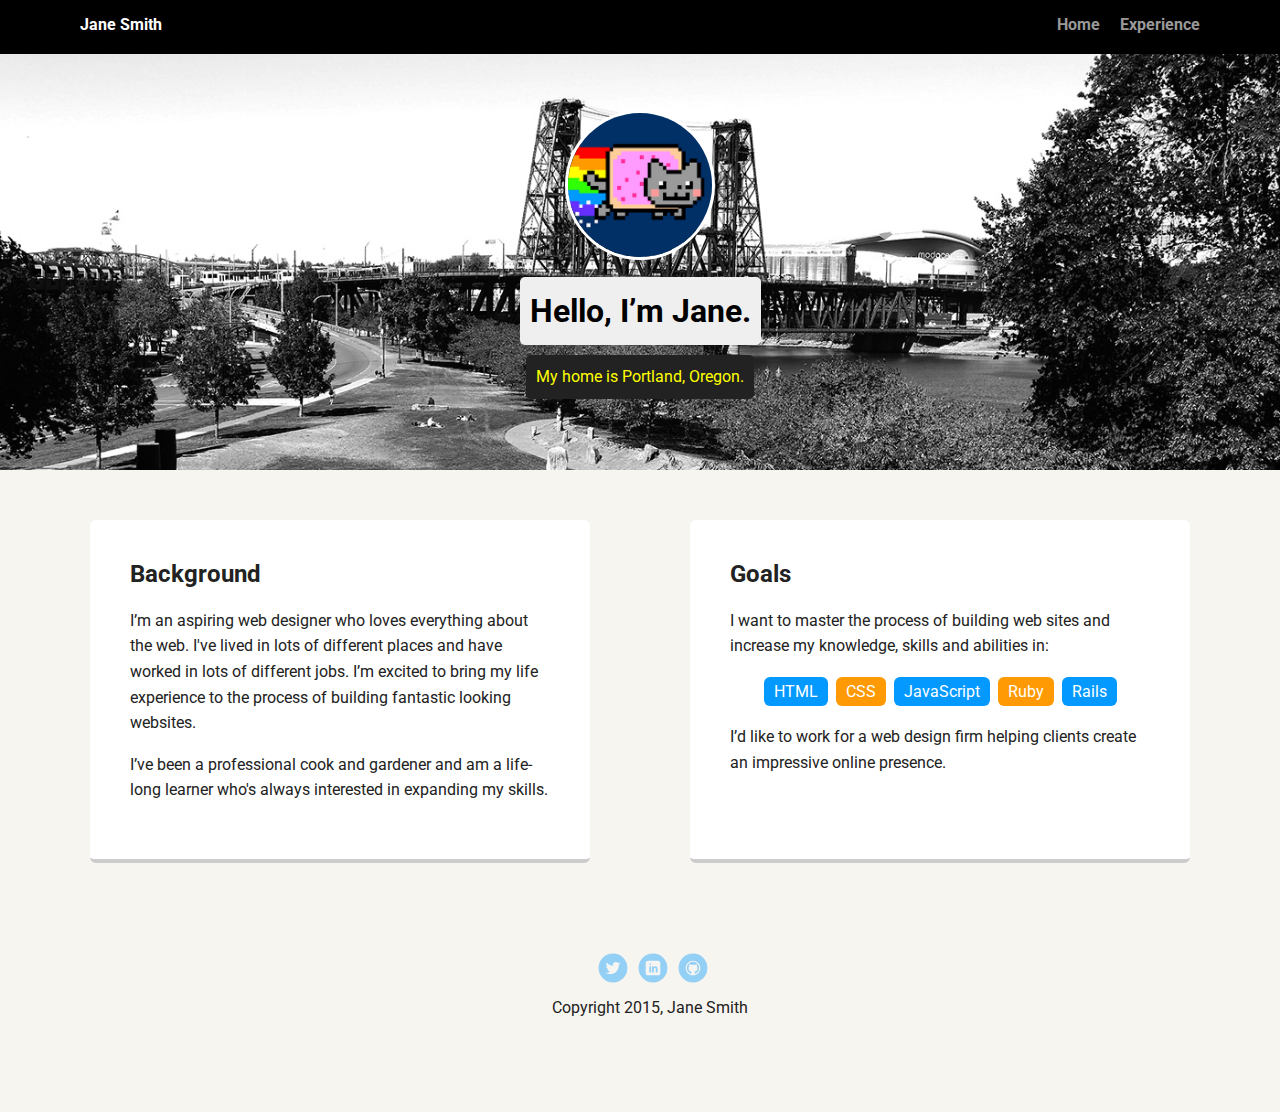
==== portfolio_update_v1/index.html @ f90913d8 "Added project starter files" ====
<!doctype html>
<html lang="en">
<head>
  <meta charset="utf-8">
  <title>Jane Smith's Profile</title>
  <meta name="viewport" content="width=device-width, initial-scale=1.0">
  <link rel="stylesheet" href="styles.css">
  <link href="https://fonts.googleapis.com/css?family=Muli%7CRoboto:400,300,500,700,900" rel="stylesheet"></head>
  <body>

    <div class="main-nav">
        <ul class="nav">
          <li class="name">Jane Smith</li>
          <li><a href="#">Home</a></li>
          <li><a href="#">Experience</a></li>
        </ul>
    </div>

    <header>
      <img src="images/me.png" alt="Drawing of Jane Smith" class="profile-image">
      <h1 class="tag name">Hello, I’m Jane.</h1>
      <p class="tag location">My home is Portland, Oregon.</p>
    </header>

    <main class="flex">
      <div class="card">
        <h2>Background</h2>
        <p>I’m an aspiring web designer who loves everything about the web. I've lived in lots of different places and have worked in lots of different jobs. I’m excited to bring my life experience to the process of building fantastic looking websites.</p>
        <p>I’ve been a professional cook and gardener and am a life-long learner who's always interested in expanding my skills.</p>
      </div> 

      <div class="card">
        <h2>Goals</h2>
        <p>I want to master the process of building web sites and increase my knowledge, skills and abilities in:</p>
        <ul class="skills">
          <li>HTML</li>
          <li>CSS</li>
          <li>JavaScript</li>
          <li>Ruby</li>
          <li>Rails</li>
        </ul>
        <p>I’d like to work for a web design firm helping clients create an impressive online presence.</p>
      </div> 

    </main>
    <footer>
      <ul>
        <li><a href="#" class="social twitter">Twitter</a></li>
        <li><a href="#" class="social linkedin">LinkedIn</a></li>
        <li><a href="#" class="social github">Github</a></li>
      </ul>
      <p class="copyright">Copyright 2015, Jane Smith</p>
    </footer>
  </body>
  </html>
---- portfolio_update_v1/styles.css ----
/* Global Layout Set-up */
* { 
  box-sizing: border-box;
}
  
body {
  margin: 0;
  padding: 0;
  text-align: center;
  font-family: 'Roboto', sans-serif;
  color: #222;
  background: #f7f5f0;
}
/* Link Styles */

a {
  text-decoration: none;
  color: #999;
}
a:hover {
  color: #6633ff;
}

/* Section Styles */

.main-nav {
  width: 100%;
  background: black;
  min-height: 30px;
  padding: 10px;
  position: fixed;
  text-align: center;
}
.nav {
  display: flex;
  justify-content: space-around;
  font-weight: 700;
  list-style-type: none;
  margin: 0 auto;
  padding: 0;
}

.nav .name {
    display: block;
    margin-right: auto;
    color: white;
}
.nav li {
  padding: 5px 10px 10px 10px;
}
.nav a {
  transition: all .5s;
}
.nav a:hover {
  color: white
}

header {
  text-align: center;
  background: url('images/portland.jpg') no-repeat top center ;
  background-size: cover;
  overflow: hidden;
  padding-top: 60px;
}
header {
  line-height: 1.5;
}
header .profile-image {
  margin-top: 50px;
  width: 150px;
  height: 150px;
  border-radius: 50%;
  border: 3px solid white;
  transition: all .5s;
}
header .profile-image:hover {
  transform: scale(1.2) rotate(5deg);
}
.tag {
  background-color: #efefef;
  color: black;
  padding: 10px;
  border-radius: 5px;
  display: table;
  margin: 10px auto;
} 
.location {
  background-color: #222;
  color: yellow;
}
.card {
  margin: 30px;
  padding: 20px 40px 40px;
  max-width: 500px;
  text-align: left;
  background: #fff;
  border-bottom: 4px solid #ccc;
  border-radius: 6px;
  transition: all .5s;
}
.card:hover {
  border-color: #ff99ff;
}

ul.skills {
  padding: 0;
  text-align: center;
}

.skills li {
  border-radius: 6px;
  display: inline-block;
  background: #ff9904;
  color: white;
  padding: 5px 10px;
  margin: 2px;
}

.skills li:nth-child(odd) {
  background: #0399ff;
}

footer {
  width: 100%;
  min-height: 30px;
  padding: 20px 0 40px 20px;
}

footer .copyright {
  top: -8px;
  font-size: .75em;
}

footer ul {
  list-style-type: none;
  margin: 0;
  padding: 0;
}

footer ul li {
  display: inline-block;
}

a.social {
  display: inline-block;
  text-indent: -9999px;
  margin-left: 5px;
  width: 30px;
  height: 30px;
  background-size: 30px 30px;
  opacity: .4;
  transition: all .5s;
}
a.twitter {
  background-image: url(images/twitter.svg);
}
a.linkedin {
  background-image: url(images/linkedin.svg);
}
a.github {
  background-image: url(images/github.svg);
}
a.social:hover {
  opacity: 1;
}
.clearfix {
  clear: both;
}

/* Styles for larger screens */
@media screen and (min-width: 720px) {
  
  .flex {
      display: -ms-flexbox;      /* TWEENER - IE 10 */
      display: flex; 
      max-width: 1200px;
      -ms-flex-pack: distribute;
      justify-content: space-around;
      margin: 0 auto;
  }

  header {
    min-height: 470px;
  }

  .nav {
    max-width: 1200px;
    padding: 0 30px;
  }


  main {
    padding-top: 20px;
  }

  main p {
    line-height: 1.6em;
  }

  footer {
    font-size: 1.3em;
    max-width: 1200px;
    margin: 40px auto;
  }

}
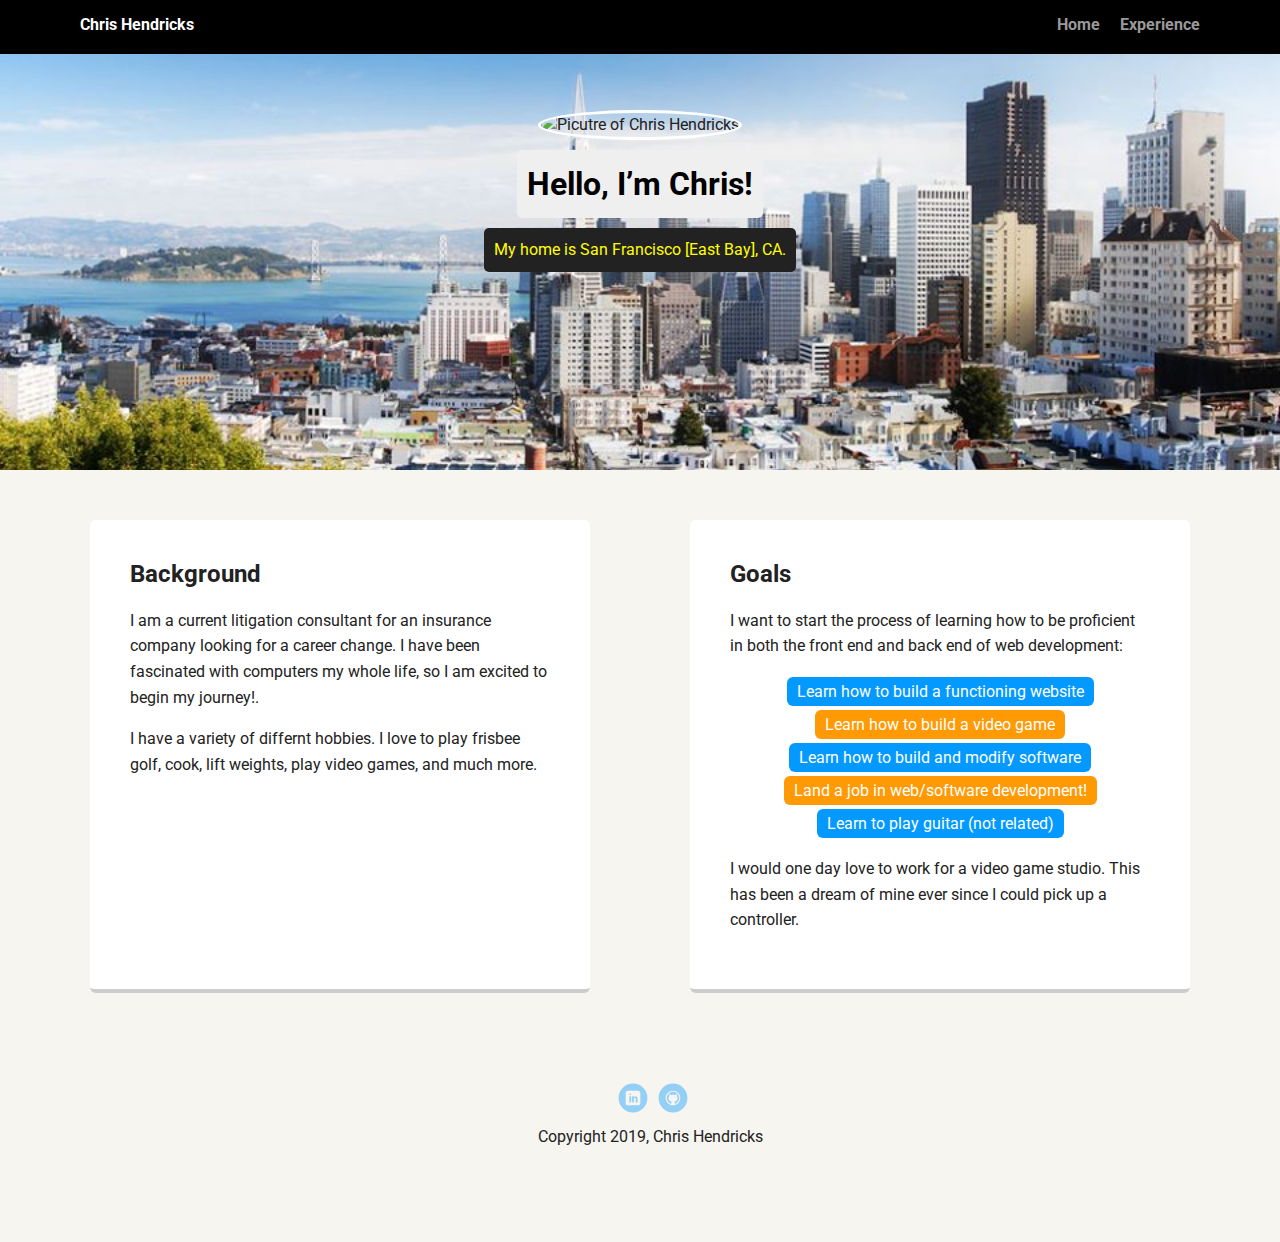
==== commit 52ee5137: "Added project content files" ====
--- a/portfolio_update_v1/index.html
+++ b/portfolio_update_v1/index.html
@@ -1,55 +1,66 @@
 <!doctype html>
 <html lang="en">
+
 <head>
   <meta charset="utf-8">
-  <title>Jane Smith's Profile</title>
+  <title>Chris' Profile</title>
   <meta name="viewport" content="width=device-width, initial-scale=1.0">
   <link rel="stylesheet" href="styles.css">
-  <link href="https://fonts.googleapis.com/css?family=Muli%7CRoboto:400,300,500,700,900" rel="stylesheet"></head>
-  <body>
+  <link href="https://fonts.googleapis.com/css?family=Muli%7CRoboto:400,300,500,700,900" rel="stylesheet">
+</head>
 
-    <div class="main-nav">
-        <ul class="nav">
-          <li class="name">Jane Smith</li>
-          <li><a href="#">Home</a></li>
-          <li><a href="#">Experience</a></li>
-        </ul>
+<body>
+
+  <div class="main-nav">
+    <ul class="nav">
+      <li class="name">Chris Hendricks</li>
+      <li><a href="index.html">Home</a></li>
+      <li><a href="experience.html">Experience</a></li>
+    </ul>
+  </div>
+
+  <header>
+    <img
+      src="https://encrypted-tbn0.gstatic.com/images?q=tbn%3AANd9GcQZt65s_NFAeEqC1iDnR5ILQq7wJ994XboNLHdKE7Hgb2uWEUOM"
+      alt="Picutre of Chris Hendricks" class="profile-image">
+    <h1 class="tag name">Hello, I’m Chris!</h1>
+    <p class="tag location">My home is San Francisco [East Bay], CA.</p>
+  </header>
+
+  <main class="flex">
+    <div class="card">
+      <h2>Background</h2>
+      <p>I am a current litigation consultant for an insurance company looking for a career change. I have been
+        fascinated with computers my whole life, so I am excited to begin my journey!.</p>
+      <p>I have a variety of differnt hobbies. I love to play frisbee golf, cook, lift weights, play video games, and
+        much more.</p>
     </div>
 
-    <header>
-      <img src="images/me.png" alt="Drawing of Jane Smith" class="profile-image">
-      <h1 class="tag name">Hello, I’m Jane.</h1>
-      <p class="tag location">My home is Portland, Oregon.</p>
-    </header>
+    <div class="card">
+      <h2>Goals</h2>
+      <p>I want to start the process of learning how to be proficient in both the front end and back end of web
+        development:</p>
+      <ul class="skills">
+        <li>Learn how to build a functioning website</li>
+        <li>Learn how to build a video game</li>
+        <li>Learn how to build and modify software</li>
+        <li>Land a job in web/software development!</li>
+        <li>Learn to play guitar (not related)</li>
+      </ul>
+      <p>I would one day love to work for a video game studio. This has been a dream of mine ever since I could pick up
+        a controller.</p>
+    </div>
 
-    <main class="flex">
-      <div class="card">
-        <h2>Background</h2>
-        <p>I’m an aspiring web designer who loves everything about the web. I've lived in lots of different places and have worked in lots of different jobs. I’m excited to bring my life experience to the process of building fantastic looking websites.</p>
-        <p>I’ve been a professional cook and gardener and am a life-long learner who's always interested in expanding my skills.</p>
-      </div> 
+  </main>
+  <footer>
+    <ul>
 
-      <div class="card">
-        <h2>Goals</h2>
-        <p>I want to master the process of building web sites and increase my knowledge, skills and abilities in:</p>
-        <ul class="skills">
-          <li>HTML</li>
-          <li>CSS</li>
-          <li>JavaScript</li>
-          <li>Ruby</li>
-          <li>Rails</li>
-        </ul>
-        <p>I’d like to work for a web design firm helping clients create an impressive online presence.</p>
-      </div> 
+      <li><a href="https://www.linkedin.com/in/chris-hendricks-b821aa9b?trk=people-guest_people_search-card"
+          class="social linkedin">LinkedIn</a></li>
+      <li><a href="https://github.com/Chendricks48" class="social github">Github</a></li>
+    </ul>
+    <p class="copyright">Copyright 2019, Chris Hendricks</p>
+  </footer>
+</body>
 
-    </main>
-    <footer>
-      <ul>
-        <li><a href="#" class="social twitter">Twitter</a></li>
-        <li><a href="#" class="social linkedin">LinkedIn</a></li>
-        <li><a href="#" class="social github">Github</a></li>
-      </ul>
-      <p class="copyright">Copyright 2015, Jane Smith</p>
-    </footer>
-  </body>
-  </html>
+</html>--- a/portfolio_update_v1/styles.css
+++ b/portfolio_update_v1/styles.css
@@ -57,7 +57,7 @@
 
 header {
   text-align: center;
-  background: url('images/portland.jpg') no-repeat top center ;
+  background: url('images/SanFrancisco.jpg') no-repeat top center ;
   background-size: cover;
   overflow: hidden;
   padding-top: 60px;
@@ -74,7 +74,7 @@
   transition: all .5s;
 }
 header .profile-image:hover {
-  transform: scale(1.2) rotate(5deg);
+  transform: scale(1.2) rotate(360deg);
 }
 .tag {
   background-color: #efefef;
